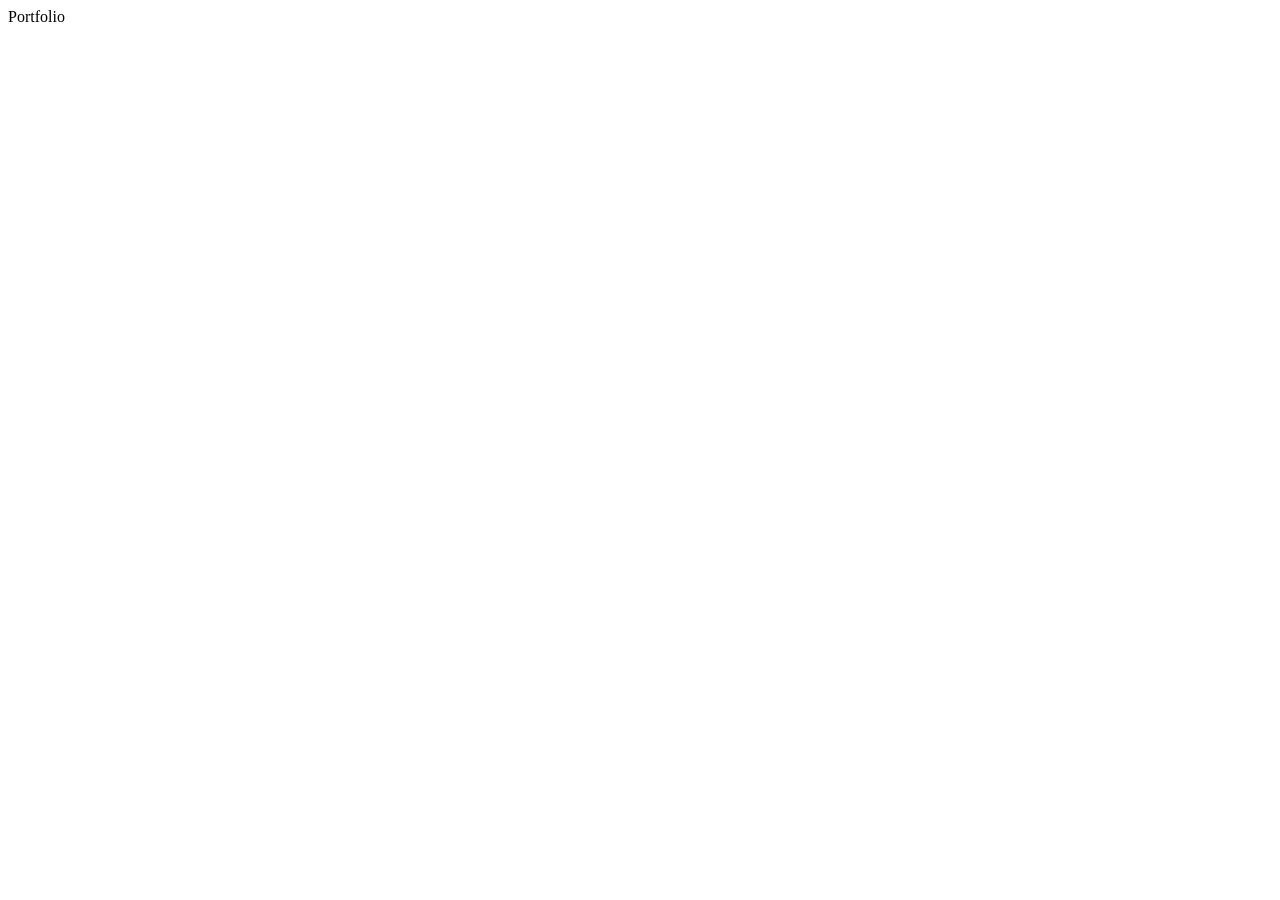
==== index.html @ 325036e2 "First Commit" ====
<!DOCTYPE html>
<html lang="en">
<head>
    <meta charset="UTF-8">
    <meta name="viewport" content="width=device-width, initial-scale=1.0">
    <title>Portfolio</title>
</head>
<body>
    Portfolio
</body>
</html>
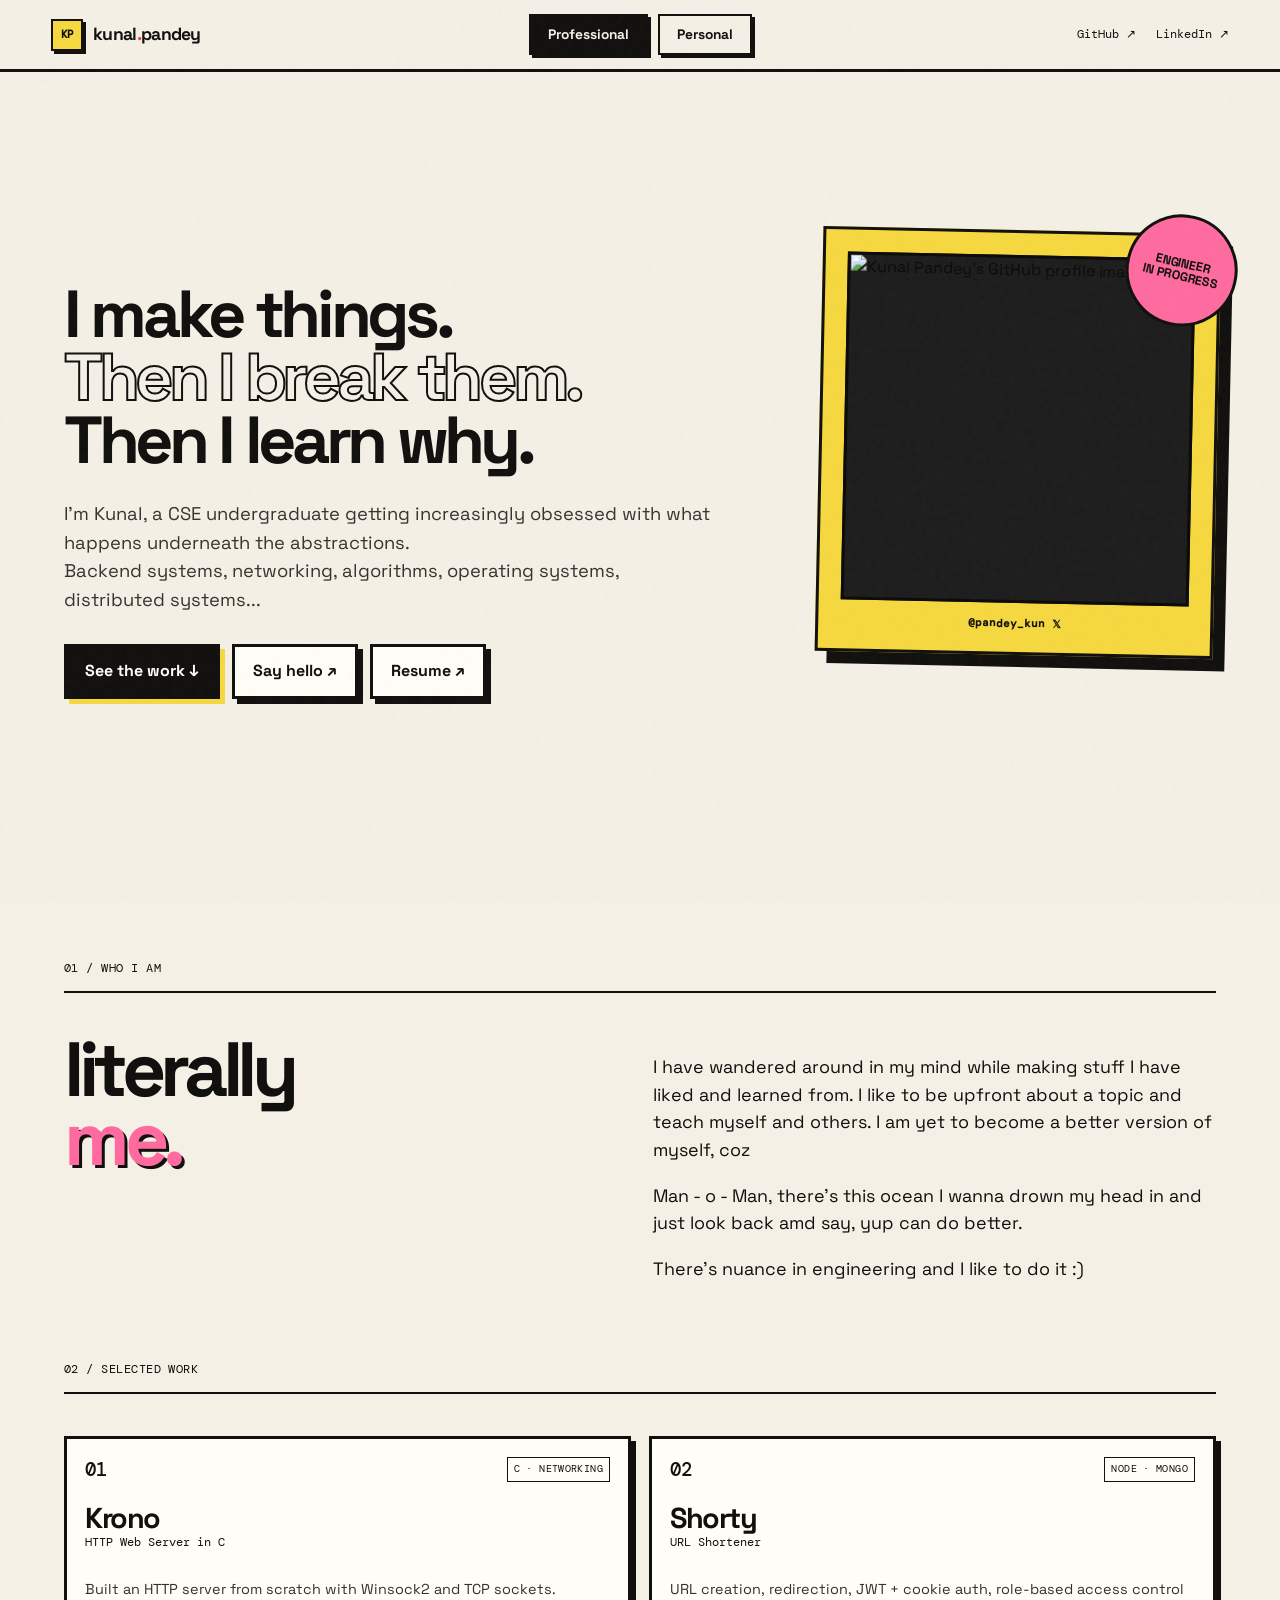
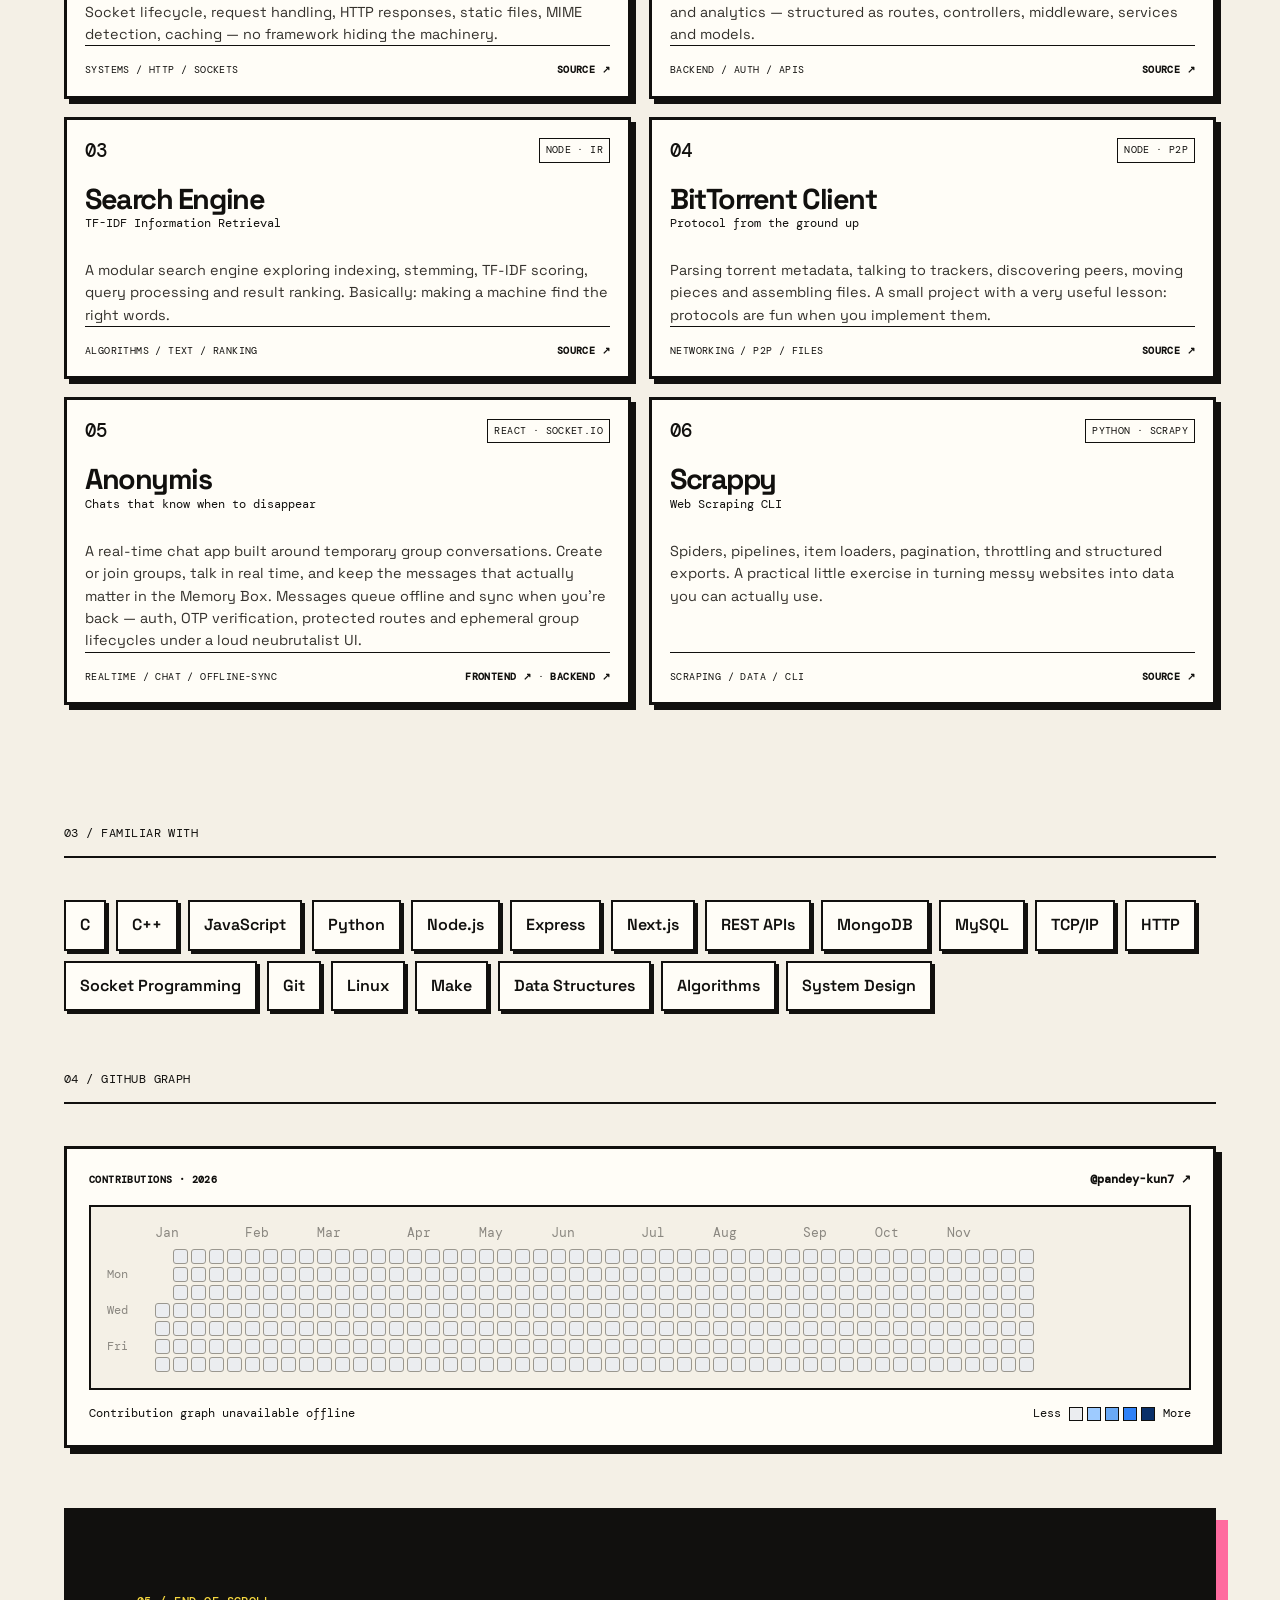
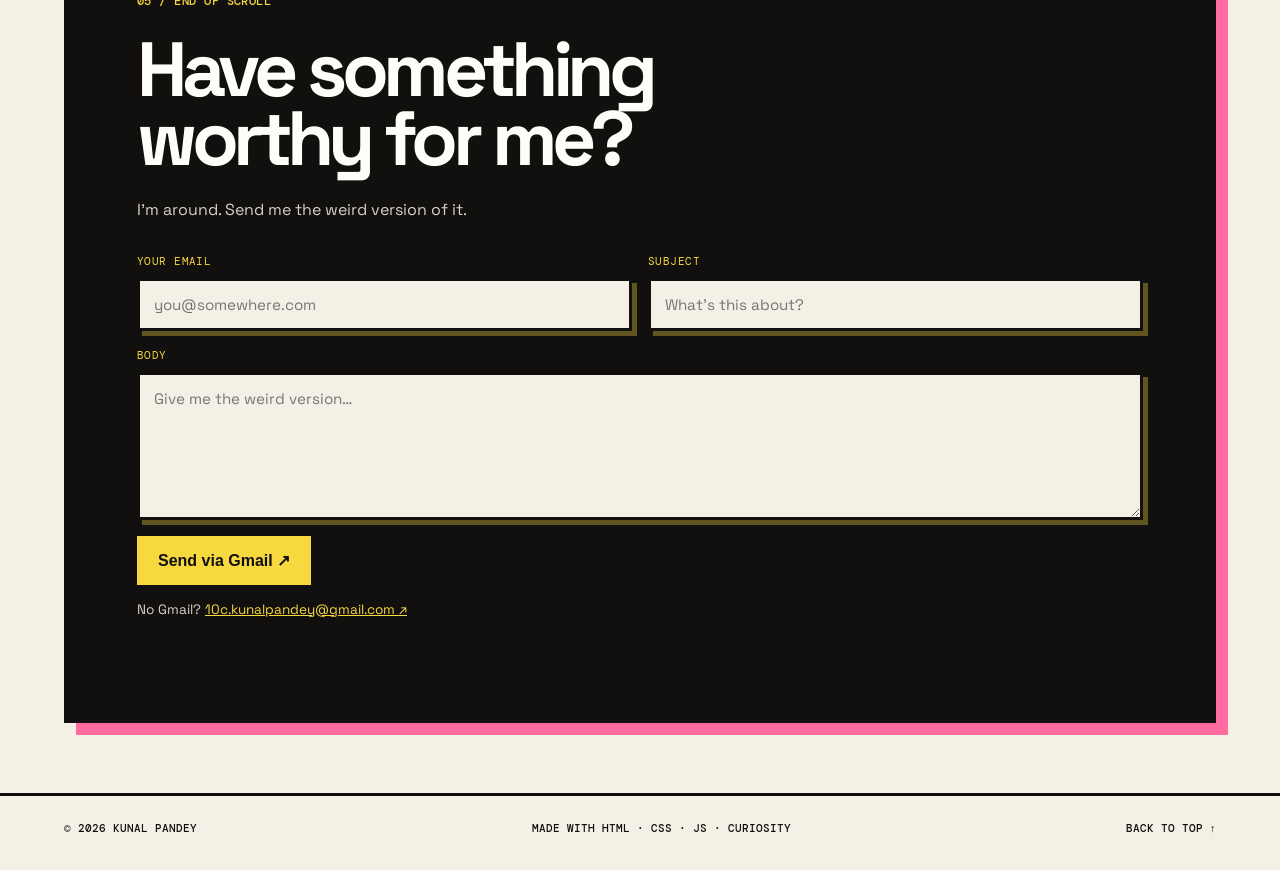
==== commit 6e75d4ea: "V!" ====
--- a/index.html
+++ b/index.html
@@ -1,11 +1,245 @@
-<!DOCTYPE html>
+<!doctype html>
 <html lang="en">
 <head>
-    <meta charset="UTF-8">
-    <meta name="viewport" content="width=device-width, initial-scale=1.0">
-    <title>Portfolio</title>
+  <meta charset="utf-8">
+  <meta name="viewport" content="width=device-width, initial-scale=1">
+  <meta name="description" content="Kunal Pandey — Computer Science undergraduate building backend systems, learning systems engineering, and documenting the journey.">
+  <title>Kunal Pandey, Engineer in Progress</title>
+  <link rel="preconnect" href="https://fonts.googleapis.com">
+  <link rel="preconnect" href="https://fonts.gstatic.com" crossorigin>
+  <link href="https://fonts.googleapis.com/css2?family=DM+Mono:wght@400;500&family=Space+Grotesk:wght@400;500;600;700&display=swap" rel="stylesheet">
+  <link rel="stylesheet" href="styles.css">
 </head>
-<body>
-    Portfolio
+<body data-page="professional">
+  <div class="noise" aria-hidden="true"></div>
+
+  <header class="topbar">
+    <a class="brand" href="index.html" aria-label="Kunal Pandey home">
+      <span class="brand-mark">KP</span>
+      <span>kunal<span class="dot">.</span>pandey</span>
+    </a>
+
+    <nav class="mode-nav" aria-label="Portfolio sections">
+      <a class="mode-link active" href="index.html" aria-current="page">Professional</a>
+      <a class="mode-link" href="personal.html">Personal</a>
+    </nav>
+
+    <div class="top-links">
+      <a href="https://github.com/pandey-kun7" target="_blank" rel="noreferrer">GitHub ↗</a>
+      <a href="https://www.linkedin.com/in/kunal-pandey-025795324/" target="_blank" rel="noreferrer">LinkedIn ↗</a>
+    </div>
+  </header>
+
+  <main id="top">
+    <section class="hero section">
+      <div class="hero-copy">
+        <h1>I make things.<br><span>Then I break them.</span><br>Then I learn why.</h1>
+        <p class="hero-lede">
+          I'm Kunal, a CSE undergraduate getting increasingly obsessed with what happens
+          underneath the abstractions.<br> Backend systems, networking, algorithms, operating
+          systems, distributed systems...
+        </p>
+        <div class="hero-actions">
+          <a class="button button-dark" href="#work">See the work ↓</a>
+          <a class="button button-light" href="#contactbox">Say hello ↗</a>
+          <a class="button button-light" href="https://drive.google.com/file/d/1uDyvPMVYfJAjdcrSQtEyRR3DQBSjc9iu/view?usp=sharing" target="_blank" rel="noreferrer">Resume ↗</a>
+        </div>
+      </div>
+
+      <div class="hero-card">
+        <div class="sticker">ENGINEER<br>IN PROGRESS</div>
+        <img class="avatar" src="https://avatars.githubusercontent.com/u/191033820?s=512&v=4" alt="Kunal Pandey's GitHub profile image">
+        <div class="hero-card-bottom">
+          <a href="https://x.com/pandey_kun" target="_blank" rel="noreferrer">@pandey_kun 𝕏</a>
+        </div>
+      </div>
+    </section>
+
+    <section class="manifesto section">
+      <div class="section-label">01 / WHO I AM</div>
+      <div class="manifesto-grid">
+        <h2>literally<br><em>me.</em></h2>
+        <div class="manifesto-copy">
+          <p>
+            I have wandered around in my mind while making stuff I have liked and learned from. I like to be upfront about a topic and teach myself and others. I am yet to become a better version of myself, coz <p>
+              Man - o - Man, there's this ocean I wanna drown my head in and just look back amd say, yup can do better.
+            </p>
+            <p>
+              There's nuance in engineering and I like to do it :)
+            </p>
+          </p>
+        </div>
+      </div>
+    </section>
+
+    <section class="section" id="work">
+      <div class="section-label">02 / SELECTED WORK</div>
+      <div class="project-grid">
+        <article class="project-card featured">
+          <div class="project-top">
+            <span class="project-number">01</span>
+            <span class="tag">C · NETWORKING</span>
+          </div>
+          <h3>Krono</h3>
+          <p class="project-sub">HTTP Web Server in C</p>
+          <p>Built an HTTP server from scratch with Winsock2 and TCP sockets. Socket lifecycle, request handling, HTTP responses, static files, MIME detection, caching — no framework hiding the machinery.</p>
+          <div class="project-footer">
+            <span>systems / http / sockets</span>
+            <a href="https://github.com/pandey-kun7/krono-c" target="_blank" rel="noreferrer">source ↗</a>
+          </div>
+        </article>
+
+        <article class="project-card">
+          <div class="project-top">
+            <span class="project-number">02</span>
+            <span class="tag">NODE · MONGO</span>
+          </div>
+          <h3>Shorty</h3>
+          <p class="project-sub">URL Shortener</p>
+          <p>URL creation, redirection, JWT + cookie auth, role-based access control and analytics — structured as routes, controllers, middleware, services and models.</p>
+          <div class="project-footer">
+            <span>backend / auth / APIs</span>
+            <a href="https://github.com/pandey-kun7/Shorty" target="_blank" rel="noreferrer">source ↗</a>
+          </div>
+        </article>
+
+        <article class="project-card">
+          <div class="project-top">
+            <span class="project-number">03</span>
+            <span class="tag">NODE · IR</span>
+          </div>
+          <h3>Search Engine</h3>
+          <p class="project-sub">TF-IDF Information Retrieval</p>
+          <p>A modular search engine exploring indexing, stemming, TF-IDF scoring, query processing and result ranking. Basically: making a machine find the right words.</p>
+          <div class="project-footer">
+            <span>algorithms / text / ranking</span>
+            <a href="https://github.com/pandey-kun7/search-engine" target="_blank" rel="noreferrer">source ↗</a>
+          </div>
+        </article>
+
+        <article class="project-card">
+          <div class="project-top">
+            <span class="project-number">04</span>
+            <span class="tag">NODE · P2P</span>
+          </div>
+          <h3>BitTorrent Client</h3>
+          <p class="project-sub">Protocol from the ground up</p>
+          <p>Parsing torrent metadata, talking to trackers, discovering peers, moving pieces and assembling files. A small project with a very useful lesson: protocols are fun when you implement them.</p>
+          <div class="project-footer">
+            <span>networking / P2P / files</span>
+            <a href="https://github.com/pandey-kun7/BitTorrent-client" target="_blank" rel="noreferrer">source ↗</a>
+          </div>
+        </article>
+
+        <article class="project-card">
+          <div class="project-top">
+            <span class="project-number">05</span>
+            <span class="tag">REACT · SOCKET.IO</span>
+          </div>
+          <h3>Anonymis</h3>
+          <p class="project-sub">Chats that know when to disappear</p>
+          <p>A real-time chat app built around temporary group conversations. Create or join groups, talk in real time, and keep the messages that actually matter in the Memory Box. Messages queue offline and sync when you're back — auth, OTP verification, protected routes and ephemeral group lifecycles under a loud neubrutalist UI.</p>
+          <div class="project-footer">
+            <span>realtime / chat / offline-sync</span>
+            <span><a href="https://github.com/pandey-kun7/anonymis-FE" target="_blank" rel="noreferrer">frontend ↗</a> · <a href="https://github.com/pandey-kun7/anonymis-BE" target="_blank" rel="noreferrer">backend ↗</a></span>
+          </div>
+        </article>
+
+        <article class="project-card">
+          <div class="project-top">
+            <span class="project-number">06</span>
+            <span class="tag">PYTHON · SCRAPY</span>
+          </div>
+          <h3>Scrappy</h3>
+          <p class="project-sub">Web Scraping CLI</p>
+          <p>Spiders, pipelines, item loaders, pagination, throttling and structured exports. A practical little exercise in turning messy websites into data you can actually use.</p>
+          <div class="project-footer">
+            <span>scraping / data / CLI</span>
+            <a href="https://github.com/pandey-kun7/scrappy" target="_blank" rel="noreferrer">source ↗</a>
+          </div>
+        </article>
+      </div>
+    </section>
+
+    <!-- <section class="section viewer-section">
+      <div class="section-label">03 / A SMALL NOTE</div>
+      <div class="viewer-card">
+        <p class="eyebrow">HEY, YOU — YES, YOU SCROLLING</p>
+        <p class="viewer-big">If you made it this far, you're a fellow enjoyer or lost. Either way, welcome.</p>
+        <p class="viewer-small"> I did it that way.</p>
+      </div>
+    </section> -->
+
+    <section class="section skills-section">
+      <div class="section-label">03 / Familiar With</div>
+      <div class="skills-wrap">
+        <span>C</span><span>C++</span><span>JavaScript</span><span>Python</span>
+        <span>Node.js</span><span>Express</span><span>Next.js</span><span>REST APIs</span>
+        <span>MongoDB</span><span>MySQL</span><span>TCP/IP</span><span>HTTP</span>
+        <span>Socket Programming</span><span>Git</span><span>Linux</span><span>Make</span>
+        <span>Data Structures</span><span>Algorithms</span><span>System Design</span>
+      </div>
+    </section>
+
+    <section class="section graph-section">
+      <div class="section-label">04 / GITHUB GRAPH</div>
+      <div class="graph-card">
+        <div class="graph-head">
+          <span class="card-label">CONTRIBUTIONS · <span id="graph-year"></span></span>
+          <a href="https://github.com/pandey-kun7" target="_blank" rel="noreferrer">@pandey-kun7 ↗</a>
+        </div>
+        <div class="graph-scroll" id="graph-scroll">
+          <div class="graph-grid">
+            <div></div>
+            <div class="graph-months" id="graph-months" aria-hidden="true"></div>
+            <div class="graph-days" aria-hidden="true"><span></span><span>Mon</span><span></span><span>Wed</span><span></span><span>Fri</span><span></span></div>
+            <div class="graph-cells" id="graph-cells" role="img" aria-label="Kunal Pandey's GitHub contributions graph for the year"></div>
+          </div>
+        </div>
+        <div class="graph-foot">
+          <span id="graph-total"></span>
+          <span class="graph-legend"><span>Less</span>
+          <span class="graph-scale">
+            <i style="background:#ebedf0"></i><i style="background:#9ecbff"></i><i style="background:#6aa9f5"></i><i style="background:#2f81f7"></i><i style="background:#0a3069"></i>
+          </span>
+          <span>More</span></span>
+        </div>
+      </div>
+    </section>
+
+    <section class="contact section">
+      <div class="contact-box" id = "contactbox">
+        <p class="eyebrow">05 / END OF SCROLL</p>
+        <h2>Have something<br>worthy for me?</h2>
+        <p>I'm around. Send me the weird version of it.</p>
+        <form class="contact-form" id="contact-form">
+          <div class="contact-row">
+            <label class="contact-field">
+              <span>Your email</span>
+              <input type="email" name="email" placeholder="you@somewhere.com" required>
+            </label>
+            <label class="contact-field">
+              <span>Subject</span>
+              <input type="text" name="subject" placeholder="What's this about?" required>
+            </label>
+          </div>
+          <label class="contact-field">
+            <span>Body</span>
+            <textarea name="body" rows="5" placeholder="Give me the weird version…" required></textarea>
+          </label>
+          <button class="button contact-submit" type="submit">Send via Gmail ↗</button>
+        </form>
+        <p class="contact-alt">No Gmail? <a href="https://mail.google.com/mail/?view=cm&fs=1&to=10c.kunalpandey@gmail.com" target="_blank" rel="noreferrer">10c.kunalpandey@gmail.com ↗</a></p>
+      </div>
+    </section>
+  </main>
+
+  <footer class="footer">
+    <span>© <span id="year"></span> Kunal Pandey</span>
+    <span>made with HTML · CSS · JS · curiosity</span>
+    <a href="#top">back to top ↑</a>
+  </footer>
+
+  <script src="script.js"></script>
 </body>
-</html>+</html>
--- a/styles.css
+++ b/styles.css
@@ -0,0 +1,217 @@
+:root {
+  --paper: #f4f0e6;
+  --ink: #11100e;
+  --muted: #5d5a53;
+  --yellow: #f6d83f;
+  --pink: #ff6b9f;
+  --blue: #7db8ff;
+  --green: #a9e86c;
+  --white: #fffdf7;
+  --line: 3px solid var(--ink);
+  --shadow: 7px 7px 0 var(--ink);
+  --radius: 2px;
+}
+
+* { box-sizing: border-box; }
+html { scroll-behavior: smooth; scrollbar-color: #a855f7 transparent; }
+::-webkit-scrollbar { width: 22px; }
+::-webkit-scrollbar-track { background: linear-gradient(to right, transparent 0 10px, #11100e 10px 12px, transparent 12px 22px); }
+::-webkit-scrollbar-thumb {
+  background: linear-gradient(#c084fc, #7e22ce);
+  border: 2px solid #111;
+  border-radius: 10px;
+  min-height: 64px;
+}
+::-webkit-scrollbar-thumb:hover { background: linear-gradient(#d8b4fe, #9333ea); }
+body {
+  margin: 0;
+  color: var(--ink);
+  background: var(--paper);
+  font-family: "Space Grotesk", system-ui, sans-serif;
+  line-height: 1.55;
+  overflow-x: hidden;
+}
+::selection { background: var(--ink); color: var(--yellow); }
+a { color: inherit; }
+button, a { -webkit-tap-highlight-color: transparent; }
+
+.noise {
+  position: fixed; inset: 0; pointer-events: none; z-index: 20; opacity: .035;
+  background-image: url("data:image/svg+xml,%3Csvg viewBox='0 0 160 160' xmlns='http://www.w3.org/2000/svg'%3E%3Cfilter id='n'%3E%3CfeTurbulence type='fractalNoise' baseFrequency='.9' numOctaves='4' stitchTiles='stitch'/%3E%3C/filter%3E%3Crect width='100%25' height='100%25' filter='url(%23n)' opacity='.8'/%3E%3C/svg%3E");
+}
+
+.topbar {
+  position: sticky; top: 0; z-index: 15;
+  min-height: 72px; padding: 0 4vw;
+  display: grid; grid-template-columns: 1fr auto 1fr; align-items: center;
+  border-bottom: var(--line); background: rgba(244,240,230,.94); backdrop-filter: blur(10px);
+}
+.brand { display: inline-flex; align-items: center; gap: 10px; text-decoration: none; font-weight: 700; letter-spacing: -.04em; font-size: 1.1rem; }
+.brand-mark { display: grid; place-items: center; width: 32px; height: 32px; border: 2px solid var(--ink); background: var(--yellow); font-family: "DM Mono", monospace; font-size: .7rem; box-shadow: 3px 3px 0 var(--ink); }
+.dot { color: #e94b38; }
+.mode-nav { display: flex; gap: 10px; }
+.mode-link { padding: 8px 17px; text-decoration: none; font-weight: 700; font-size: .86rem; border: 2px solid var(--ink); box-shadow: 3px 3px 0 var(--ink); }
+.mode-link.active { background: var(--ink); color: var(--paper); }
+.top-links { display: flex; justify-content: flex-end; gap: 20px; font-family: "DM Mono", monospace; font-size: .73rem; }
+.top-links a { text-decoration: none; border-bottom: 1px solid transparent; }
+.top-links a:hover { border-bottom-color: var(--ink); }
+
+.section { width: min(1180px, 90vw); margin: 0 auto; padding: 60px 0; scroll-margin-top: 70px; }
+.hero { min-height: calc(100vh - 72px); display: grid; grid-template-columns: 1.25fr .75fr; align-items: center; gap: 7vw; padding-top: 70px; }
+.eyebrow, .section-label, .tag, .mono-note, .project-footer, .card-label, .blog-kicker, .timeline-meta {
+  font-family: "DM Mono", monospace;
+  text-transform: uppercase;
+  letter-spacing: .04em;
+}
+.eyebrow { font-size: .72rem; font-weight: 500; margin-bottom: 24px; }
+.hero h1 {
+  font-size: clamp(2.5rem, 5.2vw, 4.9rem);
+  line-height: .95; letter-spacing: -.065em; margin: 0 0 28px;
+  max-width: 700px;
+}
+.hero h1 span {
+  display: inline-block; color: var(--paper); -webkit-text-stroke: 2px var(--ink);
+}
+.hero-lede { max-width: 650px; font-size: 1.15rem; color: #35332f; }
+.hero-actions { display: flex; gap: 12px; margin-top: 30px; flex-wrap: wrap; }
+.button { display: inline-block; border: var(--line); padding: 12px 18px; text-decoration: none; font-weight: 700; transition: transform .15s, box-shadow .15s; }
+.button-dark { background: var(--ink); color: var(--white); box-shadow: 5px 5px 0 var(--yellow); }
+.button-light { background: var(--white); box-shadow: 5px 5px 0 var(--ink); }
+.button-light:hover { transform: translate(5px,5px); box-shadow: 0 0 0 var(--ink); }
+.button:hover { transform: translate(3px,3px); box-shadow: 2px 2px 0 var(--ink); }
+.button-dark:hover { transform: translate(3px,3px); box-shadow: 2px 2px 0 var(--yellow); }
+
+.hero-card { position: relative; border: var(--line); background: var(--yellow); padding: 22px; box-shadow: 12px 12px 0 var(--ink); transform: rotate(1.2deg) translateY(-48px); }
+.avatar { width: 100%; aspect-ratio: 1; display: block; object-fit: cover; object-position: center; border: var(--line); filter: saturate(.9) contrast(1.05); background: #222; }
+.sticker {
+  position: absolute; z-index: 2; top: -22px; right: -20px; width: 112px; height: 112px;
+  display: grid; place-items: center; text-align: center; border: var(--line); border-radius: 50%;
+  background: var(--pink); font-weight: 800; font-size: .78rem; line-height: 1.05; transform: rotate(12deg);
+}
+.hero-card-bottom { display: flex; justify-content: center; gap: 10px; padding-top: 13px; font: 500 .68rem "DM Mono", monospace; }
+.hero-card-bottom a { text-decoration: none; font-weight: 700; }
+.hero-card-bottom a:hover { text-decoration: underline; }
+
+.section-label { font-size: .72rem; padding-bottom: 13px; border-bottom: 2px solid var(--ink); margin-bottom: 42px; }
+.manifesto { padding-bottom: 0px; }
+.manifesto-grid { display: grid; grid-template-columns: .9fr 1.1fr; gap: 10vw; }
+.manifesto h2, .personal h2, .contact h2 { font-size: clamp(3rem, 6vw, 6.5rem); line-height: .9; letter-spacing: -.07em; margin: 0; }
+.manifesto h2 em { color: var(--pink); font-style: normal; text-shadow: 3px 3px 0 var(--ink); }
+.manifesto-copy { font-size: 1.12rem; max-width: 650px; }
+.mono-note { font-size: .76rem; line-height: 1.7; padding: 13px 15px; border: 2px dashed var(--ink); background: rgba(255,255,255,.4); }
+
+.project-grid { display: grid; grid-template-columns: repeat(2, 1fr); gap: 18px; }
+.project-card { border: var(--line); padding: 18px; background: var(--white); min-height: 240px; display: flex; flex-direction: column; box-shadow: 5px 5px 0 var(--ink); transition: transform .18s; font-size: .92rem; }
+.project-card:hover { transform: translate(-3px,-3px); }
+/* .project-card.featured { background: var(--green); } */
+.project-top { display: flex; justify-content: space-between; align-items: center; gap: 10px; }
+.project-number { font: 500 1.2rem "DM Mono", monospace; }
+.tag { font-size: .6rem; border: 1.5px solid var(--ink); padding: 4px 6px; }
+.project-card h3 { font-size: 1.8rem; line-height: 1; letter-spacing: -.05em; margin: 22px 0 2px; }
+.project-sub { font-family: "DM Mono", monospace; font-size: .72rem; margin-top: 0; }
+.project-card > p:not(.project-sub) { max-width: 600px; color: #34312c; font-size: .9rem; margin-bottom: 0; }
+.project-footer { margin-top: auto; padding-top: 16px; display: flex; justify-content: space-between; gap: 10px; font-size: .62rem; border-top: 1px solid var(--ink); }
+.project-footer a { font-weight: 700; text-decoration: none; }
+
+.split-section { display: grid; grid-template-columns: .35fr 1fr; gap: 8vw; }
+.split-section .section-label { border-bottom: none; margin: 0; }
+.viewer-section { padding-top: 0; padding-bottom: 0; }
+.viewer-card { border: var(--line); background: var(--pink); box-shadow: 8px 8px 0 var(--ink); padding: 40px; transform: rotate(-.5deg); }
+.viewer-card .eyebrow { color: var(--ink); margin-bottom: 16px; }
+.viewer-big { font-size: clamp(1.4rem, 2.6vw, 2.2rem); font-weight: 700; letter-spacing: -.04em; line-height: 1.1; max-width: 800px; }
+.viewer-small { margin: 0; max-width: 700px; font-size: 1rem; }
+
+.skills-wrap { display: flex; flex-wrap: wrap; gap: 10px; }
+.skills-wrap span { border: 2px solid var(--ink); padding: 11px 14px; background: var(--white); font-weight: 600; box-shadow: 3px 3px 0 var(--ink); }
+
+.personal-head { display: flex; justify-content: space-between; align-items: end; gap: 40px; margin-bottom: 55px; }
+.personal-head > p { font-family: "DM Mono", monospace; font-size: .76rem; text-align: right; }
+.blog-card { display: grid; grid-template-columns: 150px 1fr; border: var(--line); background: var(--blue); box-shadow: 8px 8px 0 var(--ink); }
+.blog-index { padding: 25px; border-right: var(--line); font: 500 .72rem "DM Mono", monospace; }
+.blog-body { padding: 35px; max-width: 850px; }
+.blog-kicker { font-size: .65rem; }
+.blog-body h3 { font-size: clamp(2.3rem, 4vw, 4.4rem); line-height: .95; letter-spacing: -.065em; margin: 25px 0; }
+.blog-excerpt { font-size: 1.05rem; max-width: 800px; }
+.read-link { display: inline-block; margin-top: 15px; font-weight: 700; }
+.personal-grid { display: grid; grid-template-columns: repeat(3, 1fr); gap: 18px; margin-top: 35px; }
+.note-card { border: var(--line); padding: 22px; background: var(--white); min-height: 180px; }
+.note-card:nth-child(2) { background: var(--pink); }
+.note-card:nth-child(3) { background: var(--yellow); }
+.card-label { font-size: .65rem; font-weight: 700; }
+.note-card p { font-size: 1rem; }
+
+.page-switch { margin-top: 42px; border: var(--line); background: var(--white); padding: 26px 28px; display: flex; justify-content: space-between; align-items: center; gap: 18px; flex-wrap: wrap; box-shadow: 6px 6px 0 var(--ink); }
+.page-switch p { margin: 0; font-family: "DM Mono", monospace; font-size: .78rem; }
+
+.graph-section { padding-top: 0; padding-bottom: 0; }
+.graph-card { border: var(--line); background: var(--white); box-shadow: 6px 6px 0 var(--ink); padding: 22px; }
+.graph-head { display: flex; justify-content: space-between; align-items: center; gap: 12px; flex-wrap: wrap; margin-bottom: 16px; }
+.graph-head a { font-family: "DM Mono", monospace; font-size: .72rem; text-decoration: none; font-weight: 700; }
+.graph-scroll { overflow-x: auto; border: 2px solid var(--ink); background: var(--paper); padding: 16px; }
+.graph-grid { display: grid; grid-template-columns: 40px 1fr; grid-template-rows: auto 1fr; min-width: 990px; gap: 6px 8px; }
+.graph-months { display: grid; grid-auto-flow: column; grid-template-rows: 1fr; grid-auto-columns: 15px; gap: 0 3px; font-family: "DM Mono", monospace; font-size: .8rem; color: #8a8780; text-align: left; }
+.graph-months span { overflow: visible; white-space: nowrap; }
+.graph-days { display: grid; grid-template-rows: repeat(7, 15px); gap: 3px; font-family: "DM Mono", monospace; font-size: .75rem; color: #8a8780; align-items: center; }
+.graph-cells { display: grid; grid-auto-flow: column; grid-template-rows: repeat(7, 15px); grid-auto-columns: 15px; gap: 3px; }
+.graph-cells i { width: 15px; height: 15px; display: block; border: 1px solid #9a978f; border-radius: 3px; }
+.graph-cells i:hover { outline: 2px solid var(--ink); outline-offset: 1px; }
+.graph-foot { display: flex; align-items: center; justify-content: space-between; gap: 8px; margin-top: 14px; font-family: "DM Mono", monospace; font-size: .78rem; }
+.graph-legend { display: inline-flex; align-items: center; gap: 8px; }
+.graph-scale { display: inline-flex; gap: 4px; }
+.graph-scale i { width: 14px; height: 14px; display: block; border: 1px solid var(--ink); }
+
+.personal-hero { padding-bottom: 30px; }
+.personal-hero h1 { font-size: clamp(3.2rem, 7vw, 6.8rem); line-height: .92; letter-spacing: -.07em; margin: 0 0 24px; }
+.personal-hero h1 span { display: inline-block; color: var(--paper); -webkit-text-stroke: 2px var(--ink); }
+
+.contact { padding-bottom: 70px; }
+.contact-box { border: var(--line); background: var(--ink); color: var(--white); padding: 70px; box-shadow: 12px 12px 0 var(--pink); }
+.contact-box .eyebrow { color: var(--yellow); }
+.contact-box h2 { margin-bottom: 25px; }
+.contact-box p:not(.eyebrow) { color: #d6d1c6; margin-bottom: 30px; }
+.contact-box .button { background: var(--yellow); color: var(--ink); border-color: var(--yellow); }
+
+.contact-form { display: grid; gap: 16px; margin: 30px 0 10px; }
+.contact-row { display: grid; grid-template-columns: 1fr 1fr; gap: 16px; }
+.contact-field { display: grid; gap: 8px; }
+.contact-field span { font-family: "DM Mono", monospace; font-size: .68rem; text-transform: uppercase; letter-spacing: .04em; color: var(--yellow); }
+.contact-field input, .contact-field textarea { width: 100%; border: 3px solid var(--ink); background: var(--paper); color: var(--ink); padding: 12px 14px; font: inherit; font-size: .95rem; box-shadow: 5px 5px 0 rgba(246,216,63,.35); resize: vertical; }
+.contact-field input:focus, .contact-field textarea:focus { outline: none; background: var(--white); box-shadow: 5px 5px 0 var(--yellow); }
+.contact-submit { justify-self: start; cursor: pointer; font-size: 1rem; }
+.contact-alt { font-size: .85rem; margin: 14px 0 0; }
+.contact-alt a { color: var(--yellow); }
+
+.footer { border-top: var(--line); padding: 25px 5vw 35px; display: flex; justify-content: space-between; gap: 20px; flex-wrap: wrap; font: 500 .67rem "DM Mono", monospace; text-transform: uppercase; }
+.footer a { text-decoration: none; }
+
+@media (max-width: 850px) {
+  .topbar { grid-template-columns: 1fr auto; }
+  .top-links { display: none; }
+  .mode-nav { justify-self: end; }
+  .hero, .manifesto-grid, .split-section { grid-template-columns: 1fr; }
+  .hero { min-height: auto; gap: 55px; }
+  .hero-card { max-width: 500px; width: 85%; margin: 0 auto; }
+  .project-grid, .personal-grid { grid-template-columns: 1fr; }
+  .personal-head { align-items: start; flex-direction: column; }
+  .personal-head > p { text-align: left; }
+  .blog-card { grid-template-columns: 1fr; }
+  .blog-index { border-right: none; border-bottom: var(--line); }
+  .timeline-item { grid-template-columns: 1fr; gap: 8px; }
+  .viewer-card { padding: 28px 22px; }
+  .contact-box { padding: 45px 28px; }
+}
+
+@media (max-width: 520px) {
+  .topbar { padding: 0 18px; }
+  .brand > span:last-child { display: none; }
+  .mode-link { padding: 7px 10px; font-size: .76rem; }
+  .section { width: min(92vw, 1180px); padding: 78px 0; }
+  .hero h1 { font-size: 2.6rem; }
+  .hero-lede { font-size: 1rem; }
+  .hero-card { width: 100%; }
+  .project-card h3 { font-size: 1.7rem; }
+  .blog-body { padding: 24px; }
+  .contact-row { grid-template-columns: 1fr; }
+  .page-switch { flex-direction: column; align-items: start; }
+  .footer { flex-direction: column; }
+}
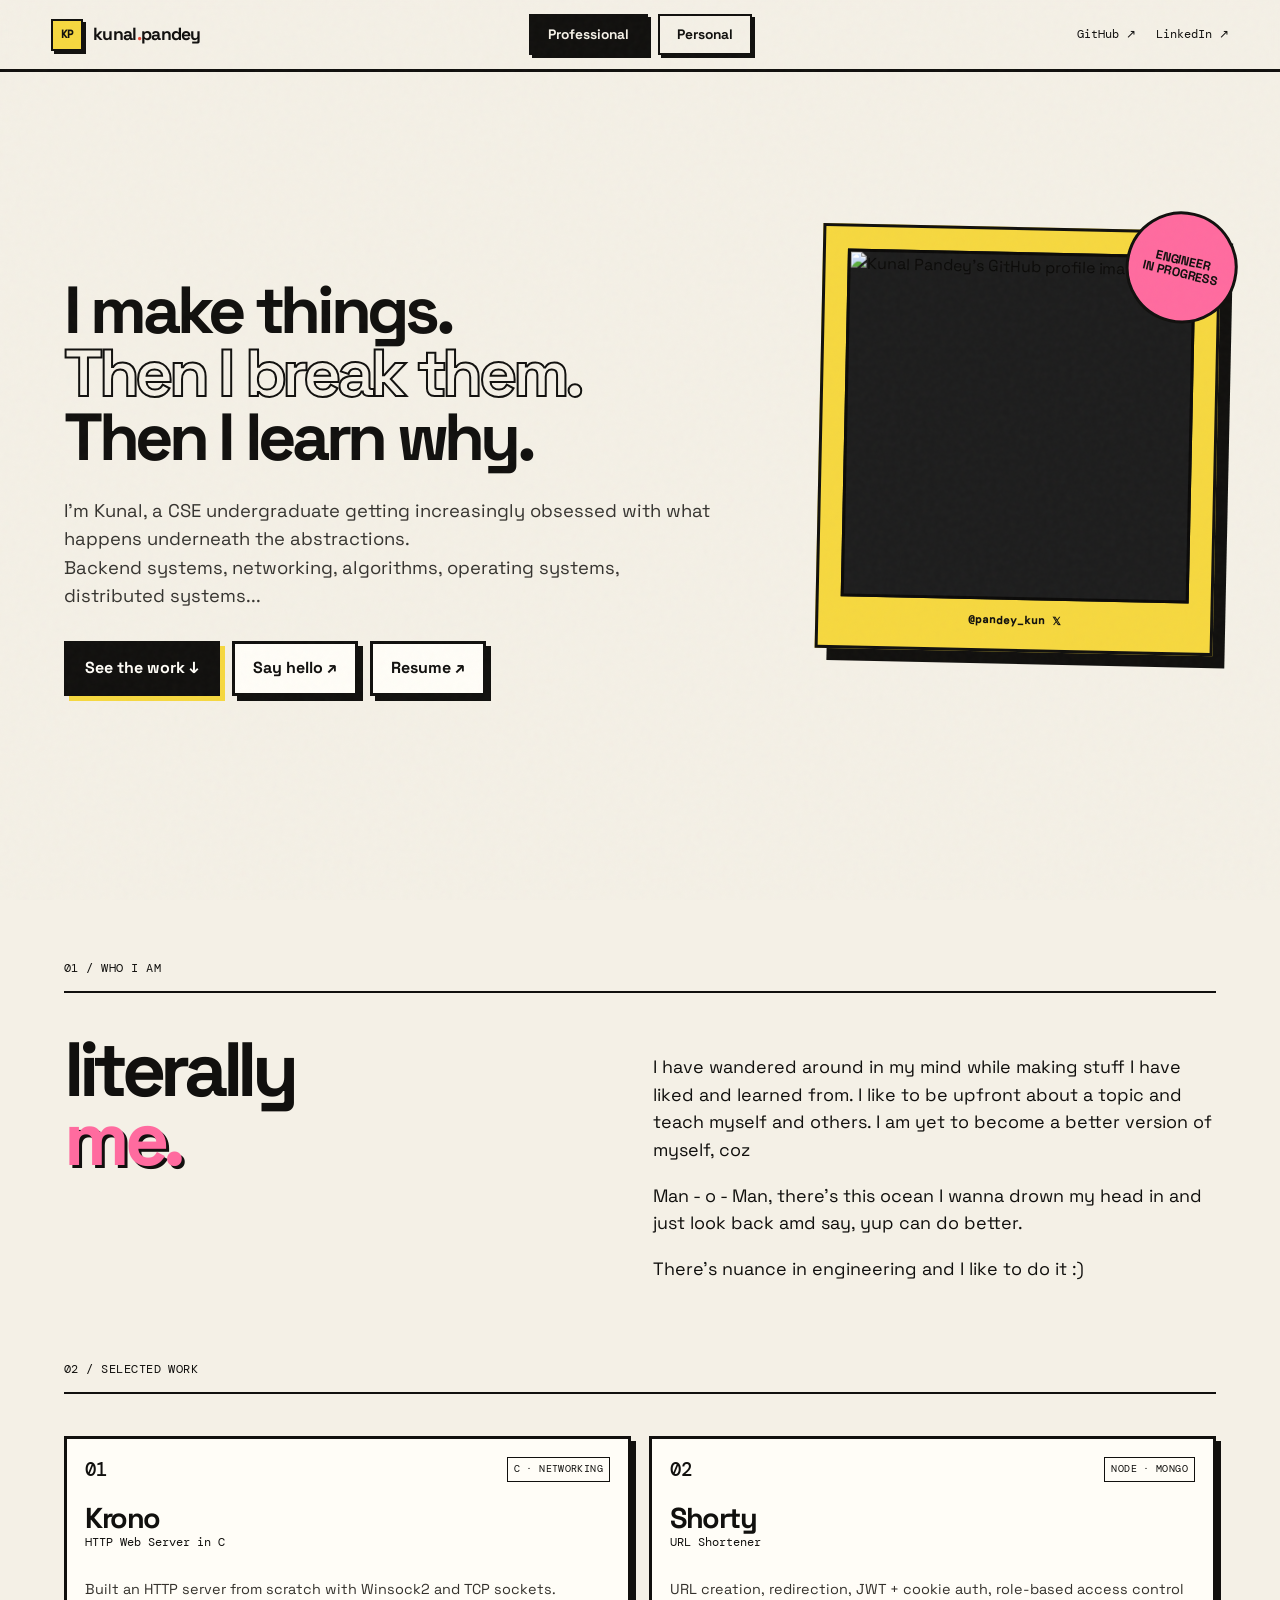
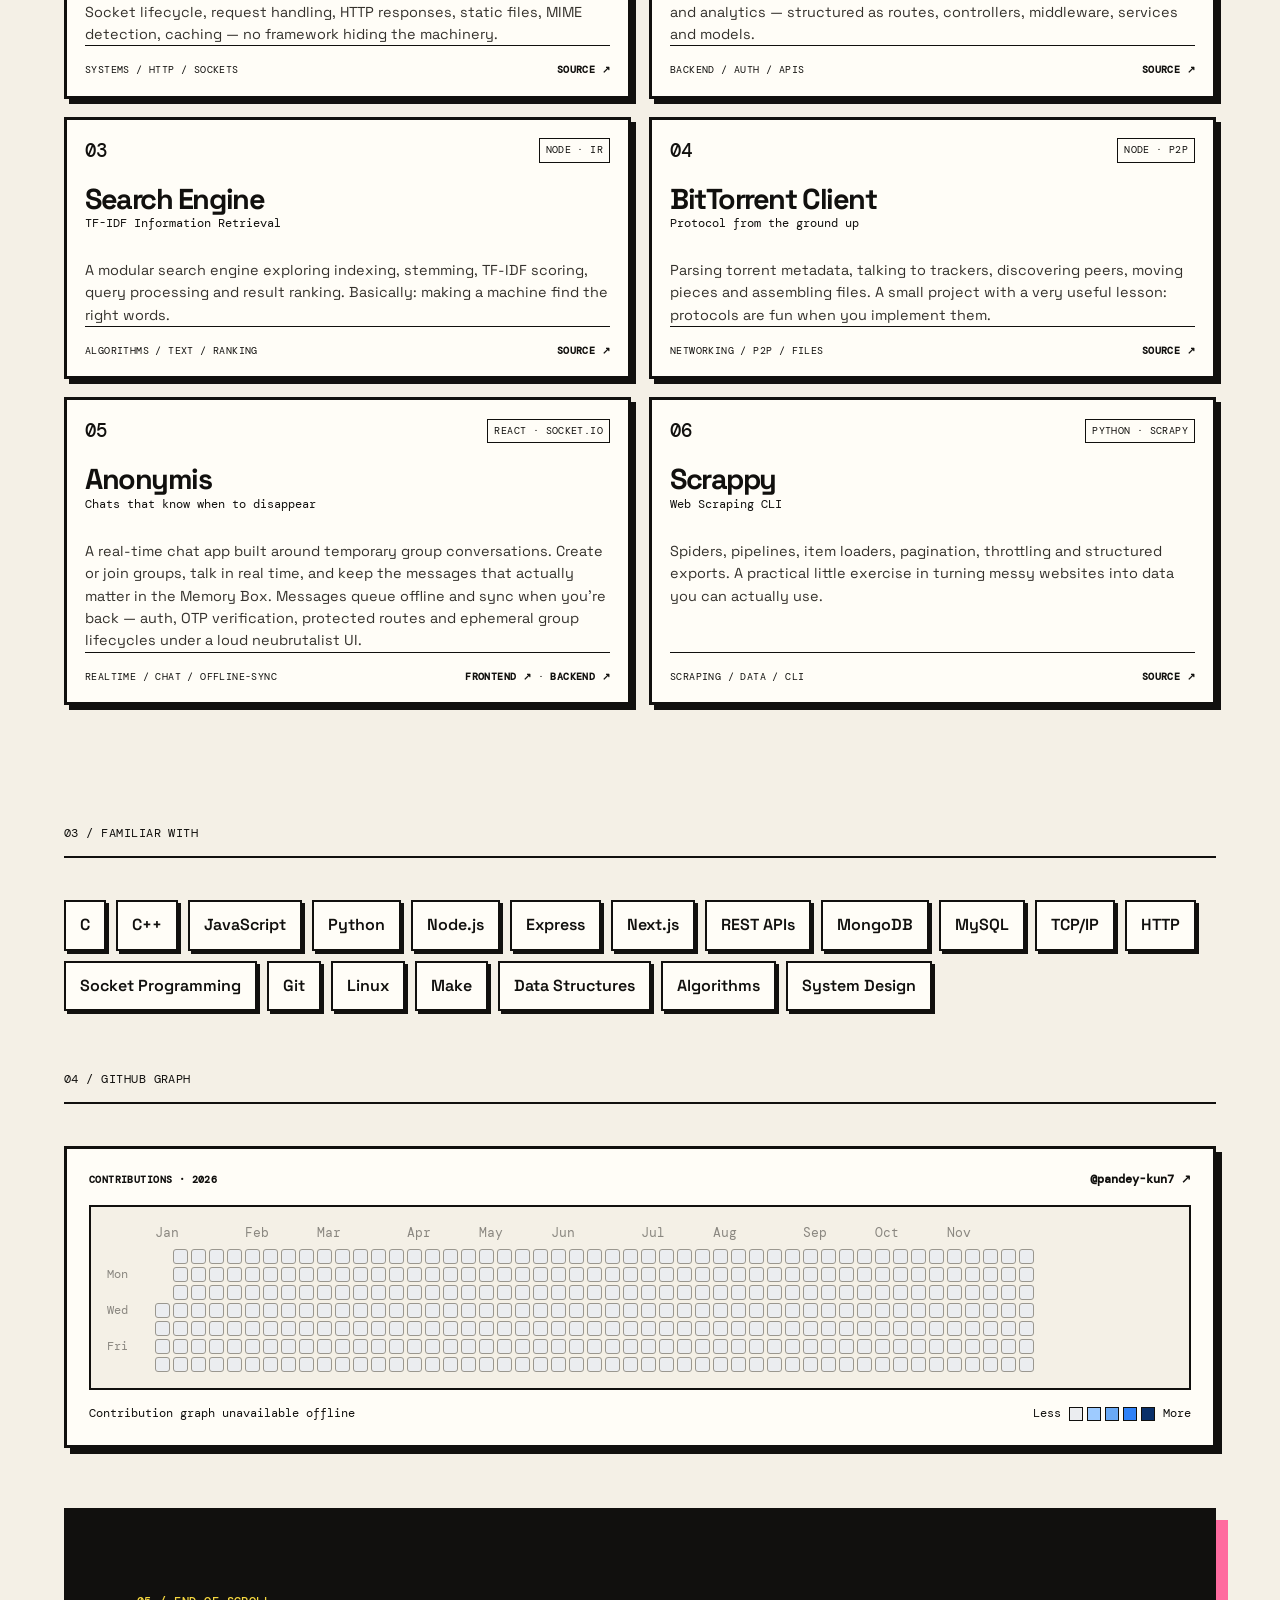
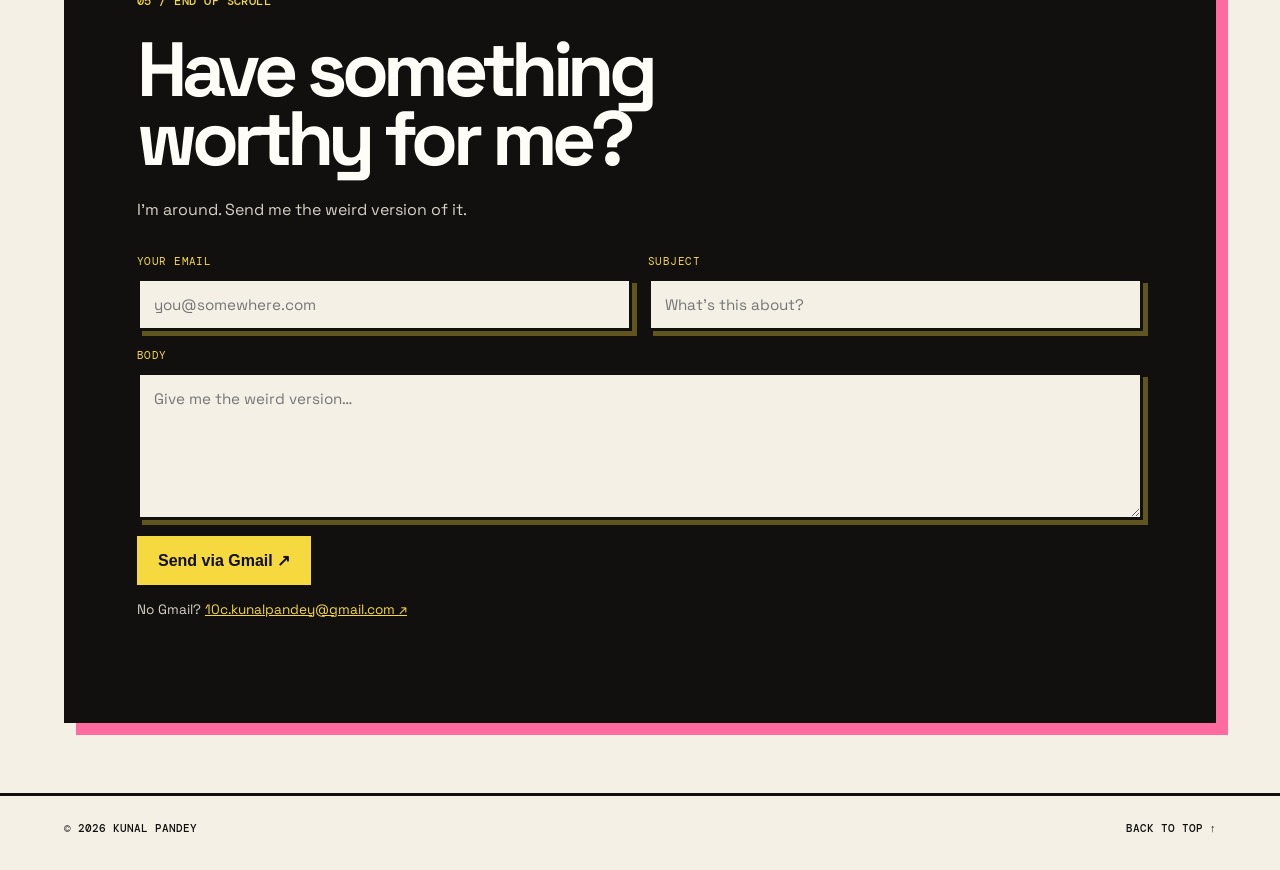
==== commit b6c58da4: "Made responsive" ====
--- a/index.html
+++ b/index.html
@@ -188,13 +188,16 @@
           <span class="card-label">CONTRIBUTIONS · <span id="graph-year"></span></span>
           <a href="https://github.com/pandey-kun7" target="_blank" rel="noreferrer">@pandey-kun7 ↗</a>
         </div>
-        <div class="graph-scroll" id="graph-scroll">
-          <div class="graph-grid">
-            <div></div>
-            <div class="graph-months" id="graph-months" aria-hidden="true"></div>
-            <div class="graph-days" aria-hidden="true"><span></span><span>Mon</span><span></span><span>Wed</span><span></span><span>Fri</span><span></span></div>
-            <div class="graph-cells" id="graph-cells" role="img" aria-label="Kunal Pandey's GitHub contributions graph for the year"></div>
-          </div>
+        <div class="graph-scroll-wrap">
+          <div class="graph-scroll" id="graph-scroll" tabindex="0" role="group" aria-label="Scrollable GitHub contributions graph">
+            <div class="graph-grid">
+              <div></div>
+              <div class="graph-months" id="graph-months" aria-hidden="true"></div>
+              <div class="graph-days" aria-hidden="true"><span></span><span>Mon</span><span></span><span>Wed</span><span></span><span>Fri</span><span></span></div>
+              <div class="graph-cells" id="graph-cells" role="img" aria-label="Kunal Pandey's GitHub contributions graph for the year"></div>
+            </div>
+          </div>
+          <span class="graph-hint" aria-hidden="true">scroll →</span>
         </div>
         <div class="graph-foot">
           <span id="graph-total"></span>
@@ -236,7 +239,6 @@
 
   <footer class="footer">
     <span>© <span id="year"></span> Kunal Pandey</span>
-    <span>made with HTML · CSS · JS · curiosity</span>
     <a href="#top">back to top ↑</a>
   </footer>
 
--- a/styles.css
+++ b/styles.css
@@ -57,7 +57,7 @@
 .top-links a:hover { border-bottom-color: var(--ink); }
 
 .section { width: min(1180px, 90vw); margin: 0 auto; padding: 60px 0; scroll-margin-top: 70px; }
-.hero { min-height: calc(100vh - 72px); display: grid; grid-template-columns: 1.25fr .75fr; align-items: center; gap: 7vw; padding-top: 70px; }
+.hero { min-height: calc(100vh - 72px); min-height: calc(100dvh - 72px); display: grid; grid-template-columns: 1.25fr .75fr; align-items: center; gap: clamp(32px, 7vw, 110px); padding-top: clamp(40px, 7vh, 70px); }
 .eyebrow, .section-label, .tag, .mono-note, .project-footer, .card-label, .blog-kicker, .timeline-meta {
   font-family: "DM Mono", monospace;
   text-transform: uppercase;
@@ -147,7 +147,28 @@
 .graph-card { border: var(--line); background: var(--white); box-shadow: 6px 6px 0 var(--ink); padding: 22px; }
 .graph-head { display: flex; justify-content: space-between; align-items: center; gap: 12px; flex-wrap: wrap; margin-bottom: 16px; }
 .graph-head a { font-family: "DM Mono", monospace; font-size: .72rem; text-decoration: none; font-weight: 700; }
-.graph-scroll { overflow-x: auto; border: 2px solid var(--ink); background: var(--paper); padding: 16px; }
+.graph-scroll-wrap { position: relative; }
+.graph-scroll { overflow-x: auto; -webkit-overflow-scrolling: touch; border: 2px solid var(--ink); background: var(--paper); padding: 16px; }
+.graph-scroll:focus-visible { outline: 3px solid var(--yellow); outline-offset: 3px; }
+.graph-scroll-wrap::before,
+.graph-scroll-wrap::after {
+  content: ""; position: absolute; top: 2px; bottom: 2px; width: 16px; z-index: 2;
+  pointer-events: none; opacity: 0; transition: opacity .2s ease;
+}
+.graph-scroll-wrap::before { left: 2px; background: linear-gradient(to right, rgba(17,16,14,.22), transparent); }
+.graph-scroll-wrap::after { right: 2px; background: linear-gradient(to left, rgba(17,16,14,.22), transparent); }
+.graph-scroll-wrap.is-scrollable:not(.at-start)::before { opacity: 1; }
+.graph-scroll-wrap.is-scrollable:not(.at-end)::after { opacity: 1; }
+.graph-hint {
+  display: none; position: absolute; right: 12px; bottom: 12px; z-index: 3;
+  align-items: center; padding: 5px 9px;
+  border: 2px solid var(--ink); background: var(--yellow);
+  font: 500 .68rem "DM Mono", monospace; letter-spacing: .04em;
+  box-shadow: 3px 3px 0 var(--ink); pointer-events: none;
+  opacity: 1; transition: opacity .25s ease;
+}
+.graph-scroll-wrap.is-scrollable .graph-hint { display: inline-flex; }
+.graph-scroll-wrap.at-end .graph-hint { opacity: 0; }
 .graph-grid { display: grid; grid-template-columns: 40px 1fr; grid-template-rows: auto 1fr; min-width: 990px; gap: 6px 8px; }
 .graph-months { display: grid; grid-auto-flow: column; grid-template-rows: 1fr; grid-auto-columns: 15px; gap: 0 3px; font-family: "DM Mono", monospace; font-size: .8rem; color: #8a8780; text-align: left; }
 .graph-months span { overflow: visible; white-space: nowrap; }
@@ -163,6 +184,9 @@
 .personal-hero { padding-bottom: 30px; }
 .personal-hero h1 { font-size: clamp(3.2rem, 7vw, 6.8rem); line-height: .92; letter-spacing: -.07em; margin: 0 0 24px; }
 .personal-hero h1 span { display: inline-block; color: var(--paper); -webkit-text-stroke: 2px var(--ink); }
+@supports not (-webkit-text-stroke: 1px black) {
+  .hero h1 span, .personal-hero h1 span { color: var(--ink); }
+}
 
 .contact { padding-bottom: 70px; }
 .contact-box { border: var(--line); background: var(--ink); color: var(--white); padding: 70px; box-shadow: 12px 12px 0 var(--pink); }
@@ -184,34 +208,78 @@
 .footer { border-top: var(--line); padding: 25px 5vw 35px; display: flex; justify-content: space-between; gap: 20px; flex-wrap: wrap; font: 500 .67rem "DM Mono", monospace; text-transform: uppercase; }
 .footer a { text-decoration: none; }
 
+@media (prefers-reduced-motion: reduce) {
+  html { scroll-behavior: auto; }
+  * { animation-duration: .001ms !important; transition-duration: .001ms !important; }
+}
+
+@media (max-width: 1024px) {
+  .section { padding: 52px 0; }
+  .hero { gap: 48px; }
+  .manifesto-grid { gap: 48px; }
+  .project-grid { grid-template-columns: 1fr 1fr; }
+  .blog-body h3 { font-size: clamp(2rem, 3.4vw, 3rem); }
+  .contact-box { padding: 56px 40px; }
+}
+
 @media (max-width: 850px) {
   .topbar { grid-template-columns: 1fr auto; }
   .top-links { display: none; }
   .mode-nav { justify-self: end; }
   .hero, .manifesto-grid, .split-section { grid-template-columns: 1fr; }
   .hero { min-height: auto; gap: 55px; }
-  .hero-card { max-width: 500px; width: 85%; margin: 0 auto; }
+  .hero-card { max-width: 500px; width: min(85%, 500px); margin: 0 auto; transform: rotate(1.2deg) translateY(0); }
+  .sticker { width: 96px; height: 96px; font-size: .7rem; top: -18px; right: -10px; }
+  .hero-actions .button { flex: 1 1 160px; text-align: center; }
   .project-grid, .personal-grid { grid-template-columns: 1fr; }
+  .project-card { min-height: 0; }
   .personal-head { align-items: start; flex-direction: column; }
   .personal-head > p { text-align: left; }
   .blog-card { grid-template-columns: 1fr; }
   .blog-index { border-right: none; border-bottom: var(--line); }
   .timeline-item { grid-template-columns: 1fr; gap: 8px; }
+  .project-footer { flex-wrap: wrap; }
+  .graph-card { padding: 16px; }
+  .graph-foot { flex-wrap: wrap; }
   .viewer-card { padding: 28px 22px; }
   .contact-box { padding: 45px 28px; }
 }
 
 @media (max-width: 520px) {
-  .topbar { padding: 0 18px; }
-  .brand > span:last-child { display: none; }
+  .topbar { padding: 10px 18px; row-gap: 8px; }
+  .brand { font-size: .95rem; }
+  .brand-mark { width: 28px; height: 28px; }
   .mode-link { padding: 7px 10px; font-size: .76rem; }
-  .section { width: min(92vw, 1180px); padding: 78px 0; }
-  .hero h1 { font-size: 2.6rem; }
+  .section { width: min(92vw, 1180px); padding: 48px 0; }
+  .hero { padding-top: 36px; gap: 36px; }
+  .hero h1 { font-size: clamp(2.2rem, 11vw, 2.6rem); }
+  .hero h1 span { -webkit-text-stroke-width: 1.2px; }
   .hero-lede { font-size: 1rem; }
-  .hero-card { width: 100%; }
+  .hero-card { width: 100%; padding: 16px; box-shadow: 8px 8px 0 var(--ink); }
+  .manifesto h2, .personal h2, .contact h2 { font-size: clamp(2.2rem, 12vw, 3rem); }
+  .manifesto-copy { font-size: 1rem; }
+  .section-label { margin-bottom: 28px; }
+  .project-card { box-shadow: 4px 4px 0 var(--ink); }
   .project-card h3 { font-size: 1.7rem; }
+  .viewer-card { transform: none; box-shadow: 6px 6px 0 var(--ink); }
+  .viewer-big { font-size: 1.35rem; }
+  .contact-box { padding: 40px 22px; box-shadow: 8px 8px 0 var(--pink); }
+  .contact-submit { width: 100%; justify-self: stretch; text-align: center; }
+  .page-switch .button { width: 100%; text-align: center; }
   .blog-body { padding: 24px; }
   .contact-row { grid-template-columns: 1fr; }
-  .page-switch { flex-direction: column; align-items: start; }
+  .page-switch { flex-direction: column; align-items: stretch; }
   .footer { flex-direction: column; }
-}
+  .personal-hero h1 { font-size: clamp(2.4rem, 13vw, 3.4rem); }
+}
+
+@media (max-width: 380px) {
+  .topbar { grid-template-columns: 1fr; justify-items: start; }
+  .mode-nav { justify-self: start; flex-wrap: wrap; }
+  .hero-actions { flex-direction: column; align-items: stretch; }
+  .hero-actions .button { width: 100%; }
+  .project-top { flex-wrap: wrap; }
+  .skills-wrap span { padding: 9px 11px; font-size: .9rem; }
+  .graph-card { padding: 12px; }
+  .contact-box { padding: 32px 18px; }
+}
